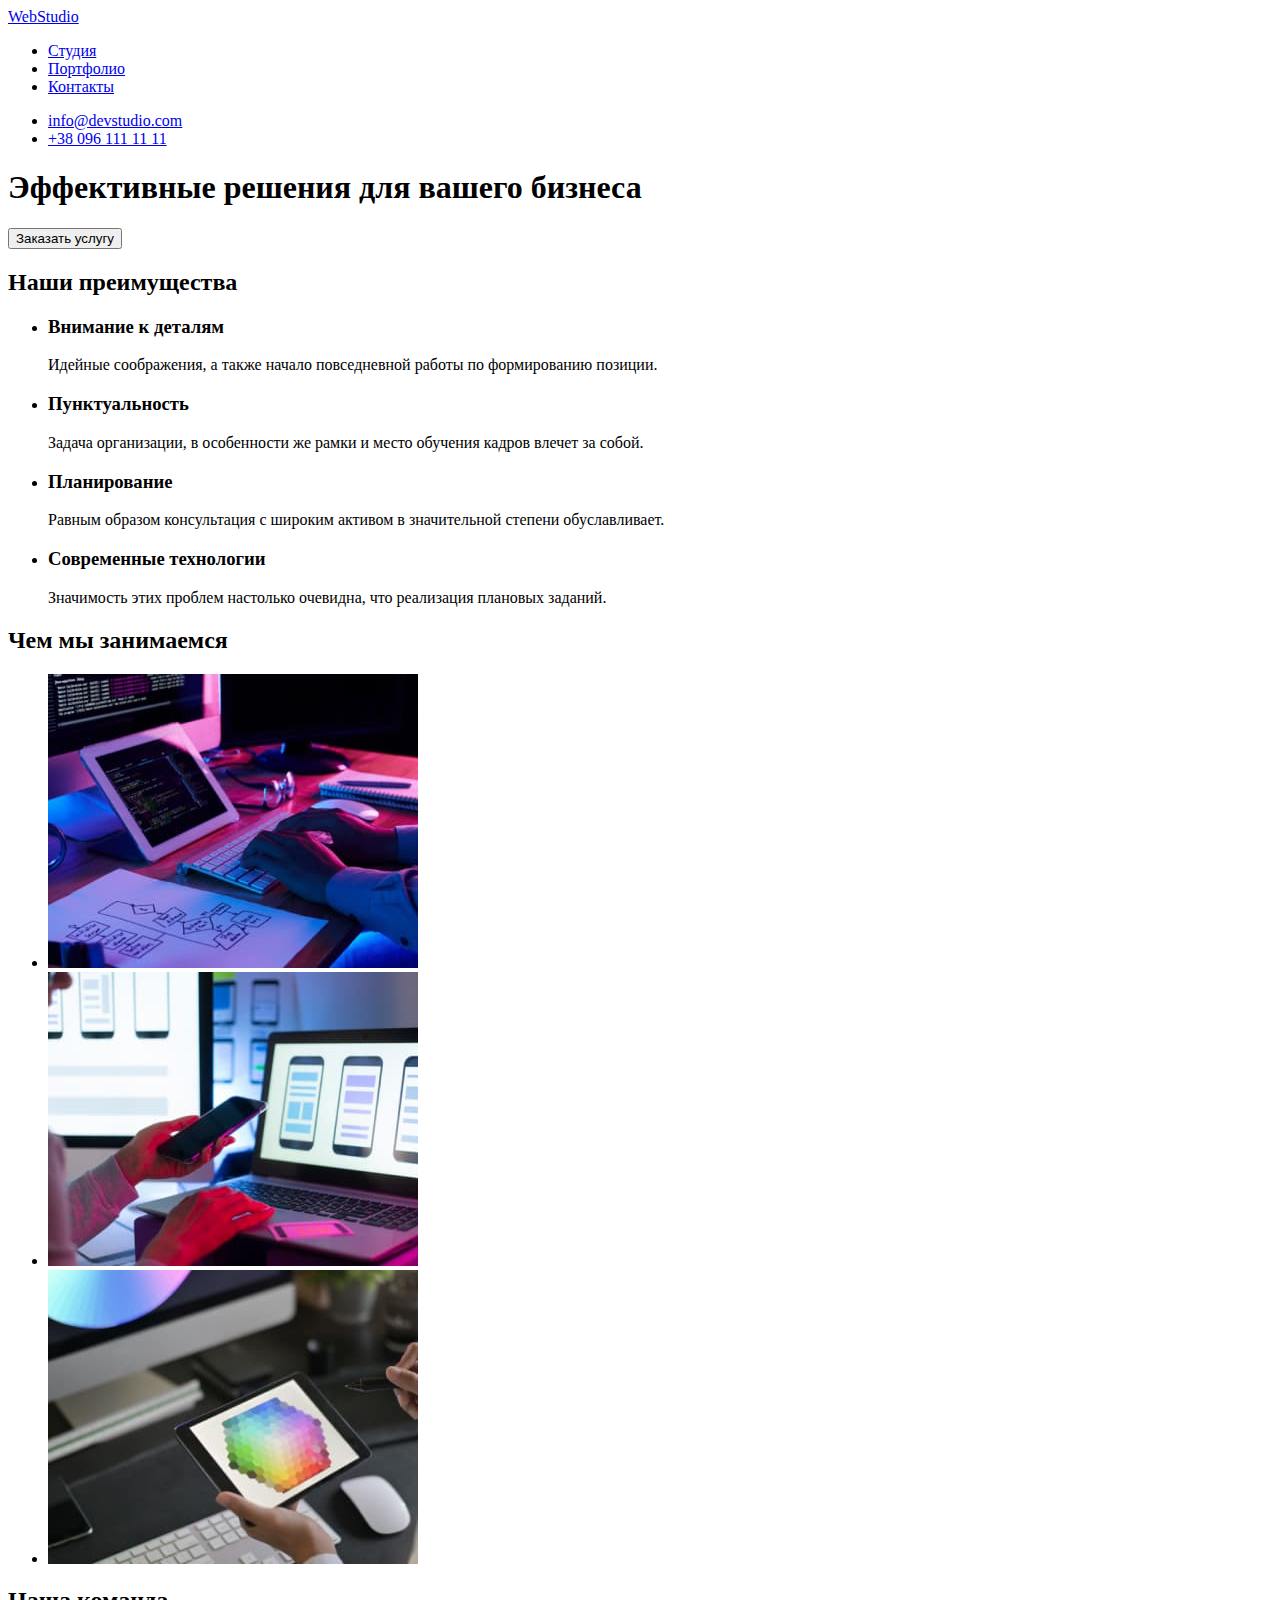
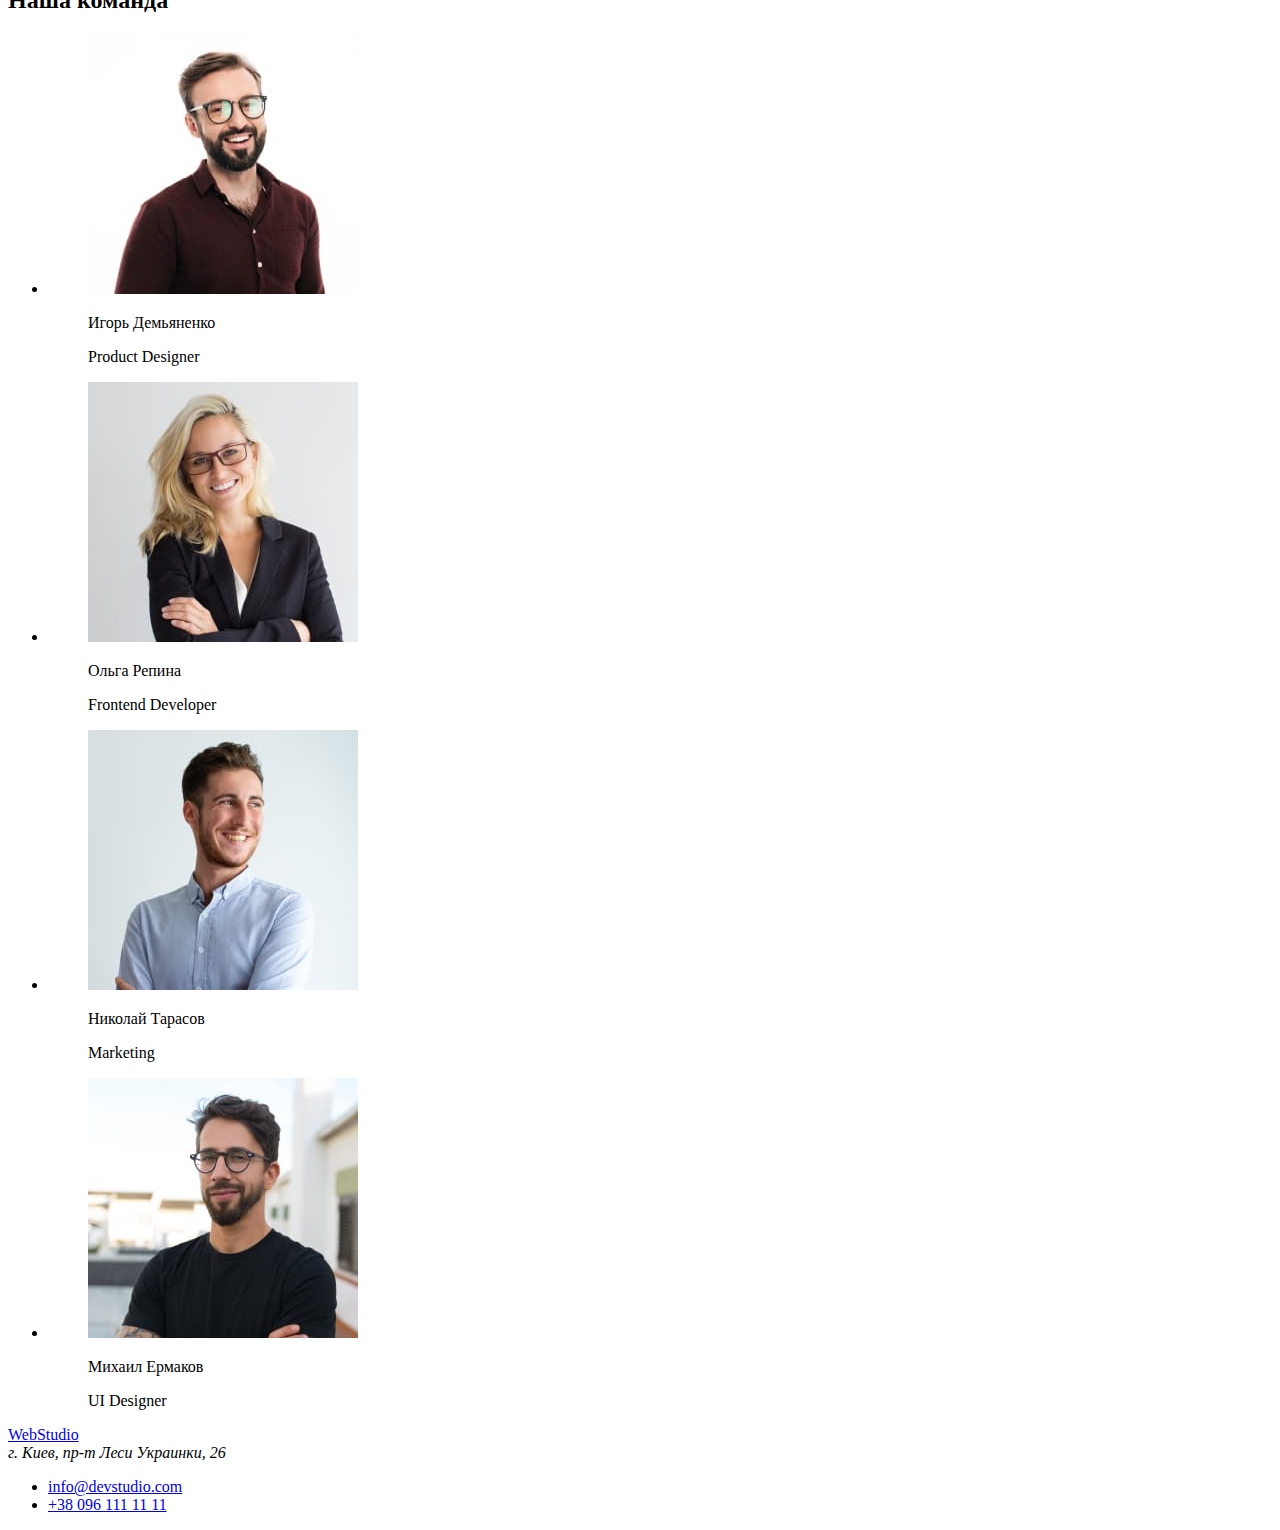
==== index.html @ 23247763 "init" ====
<!doctype html>
<html lang="ru">
<head>
  <meta charset="UTF-8">
  <meta name="viewport"
        content="width=device-width, user-scalable=no, initial-scale=1.0, maximum-scale=1.0, minimum-scale=1.0">
  <meta http-equiv="X-UA-Compatible" content="ie=edge">
  <meta name="description" content="Task1 Главная">
  <meta name="words" content="дизайн, веб-студия, html, css, javascript, react, nodejs, сайт">
  <link href="./style.css" rel="stylesheet">
  <title>Task1 Главная</title>
</head>
<body>
<header class="header">
  <nav class="nav">
    <a class="nav__logo" href="#">WebStudio</a>
    <ul class="nav__page-links page-links">
      <li class="page-links__item">
        <a class="page-links__link" href="#">Студия</a>
      </li>
      <li class="page-links__item">
        <a class="page-links__link" href="#">Портфолио</a>
      </li>
      <li class="page-links__item">
        <a class="page-links__link" href="#">Контакты</a>
      </li>
    </ul>
  </nav>
  <ul class="nav__contact-links contact-links">
    <li class="contact-links__item">
      <a class="contact-links__link" href="mailto:info@devstudio.com">info@devstudio.com</a>
    </li>
    <li class="contact-links__item">
      <a class="contact-links__link" href="tel:+380961111111">+38 096 111 11 11</a>
    </li>
  </ul>
</header>
<main>
  <section class="intro">
    <h1 class="intro__title">Эффективные решения для вашего бизнеса</h1>
    <button class="btn intro__btn" type="button">Заказать услугу</button>
  </section>
  <section class="promo">
    <h2 class="visually-hidden">Наши преимущества</h2>
    <ul class="promo__list">
      <li class="promo__item">
        <div class="promo-card">
          <h3 class="promo-card__title">Внимание к деталям</h3>
          <p class="promo-card__desc">Идейные соображения, а также начало повседневной работы по формированию
            позиции.</p>
        </div>
      </li>
      <li class="promo__item">
        <div class="promo-card">
          <h3 class="promo-card__title">Пунктуальность</h3>
          <p class="promo-card__desc">Задача организации, в особенности же рамки и место обучения кадров влечет за
            собой.</p>
        </div>
      </li>
      <li class="promo__item">
        <div class="promo-card">
          <h3 class="promo-card__title">Планирование</h3>
          <p class="promo-card__desc">Равным образом консультация с широким активом в значительной степени
            обуславливает.</p>
        </div>
      </li>
      <li class="promo__item">
        <div class="promo-card">
          <h3 class="promo-card__title">Современные технологии</h3>
          <p class="promo-card__desc">Значимость этих проблем настолько очевидна, что реализация плановых заданий.</p>
        </div>
      </li>
    </ul>
  </section>
  <section class="we-do">
    <h2 class="we-do__title">Чем мы занимаемся</h2>
    <ul class="we-do__list">
      <li class="we-do__item">
        <a href="#" class="we-do__link">
          <img src="./images/about/img01.jpg" alt="Процесс кодинга продукта" title="Как мы кодим"
               width="370" class="we-do__img">
        </a>
      </li>
      <li class="we-do__item">
        <a href="#" class="we-do__link">
          <img src="./images/about/img02.jpg" alt="Процесс тестирования продукта" title="Как тестируем продукт"
               width="370" class="we-do__img">
        </a>
      </li>
      <li class="we-do__item">
        <a href="#" class="we-do__link">
          <img src="./images/about/img03.jpg" alt="Поиск нужного цвета дизайнером на планшете"
               title="Как составляем макеты" width="370" class="we-do__img">
        </a>
      </li>
    </ul>
  </section>
  <section class="team">
    <h2 class="team__title">Наша команда</h2>
    <ul class="team__list">
      <li class="team__item">
        <figure class="employee-card">
          <img class="employee-card__img" src="./images/team/img01.jpg" alt="Сотрудник" width="270">
          <figcaption class="employee-card__desc">
            <p class="employee-card__name">Игорь Демьяненко</p>
            <p class="employee-card__position">Product Designer</p>
          </figcaption>
        </figure>
      </li>
      <li class="team__item">
        <div class="employee-card">
          <figure class="employee-card">
            <img class="employee-card__img" src="./images/team/img02.jpg" alt="Сотрудник" width="270">
            <figcaption class="employee-card__desc">
              <p class="employee-card__name">Ольга Репина</p>
              <p class="employee-card__position">Frontend Developer</p>
            </figcaption>
          </figure>
        </div>
      </li>
      <li class="team__item">
        <figure class="employee-card">
          <img class="employee-card__img" src="./images/team/img03.jpg" alt="Сотрудник" width="270">
          <figcaption class="employee-card__desc">
            <p class="employee-card__name">Николай Тарасов</p>
            <p class="employee-card__position">Marketing</p>
          </figcaption>
        </figure>
      </li>
      <li class="team__item">
        <figure class="employee-card">
          <img class="employee-card__img" src="./images/team/img04.jpg" alt="Сотрудник" width="270">
          <figcaption class="employee-card__desc">
            <p class="employee-card__name">Михаил Ермаков</p>
            <p class="employee-card__position">UI Designer</p>
          </figcaption>
        </figure>
      </li>
    </ul>
  </section>
</main>
<footer class="footer">
  <a class="footer__logo" href="#">WebStudio</a>
  <address class="footer__address">г. Киев, пр-т Леси Украинки, 26</address>
  <ul class="footer__contact-links contact-links">
    <li class="contact-links__item">
      <a class="contact-links__link" href="mailto:info@devstudio.com">info@devstudio.com</a>
    </li>
    <li class="contact-links__item">
      <a class="contact-links__link" href="tel:+380961111111">+38 096 111 11 11</a>
    </li>
  </ul>
</footer>
</body>
</html>
---- style.css ----
.visually-hidden {
  appearance: none;
}
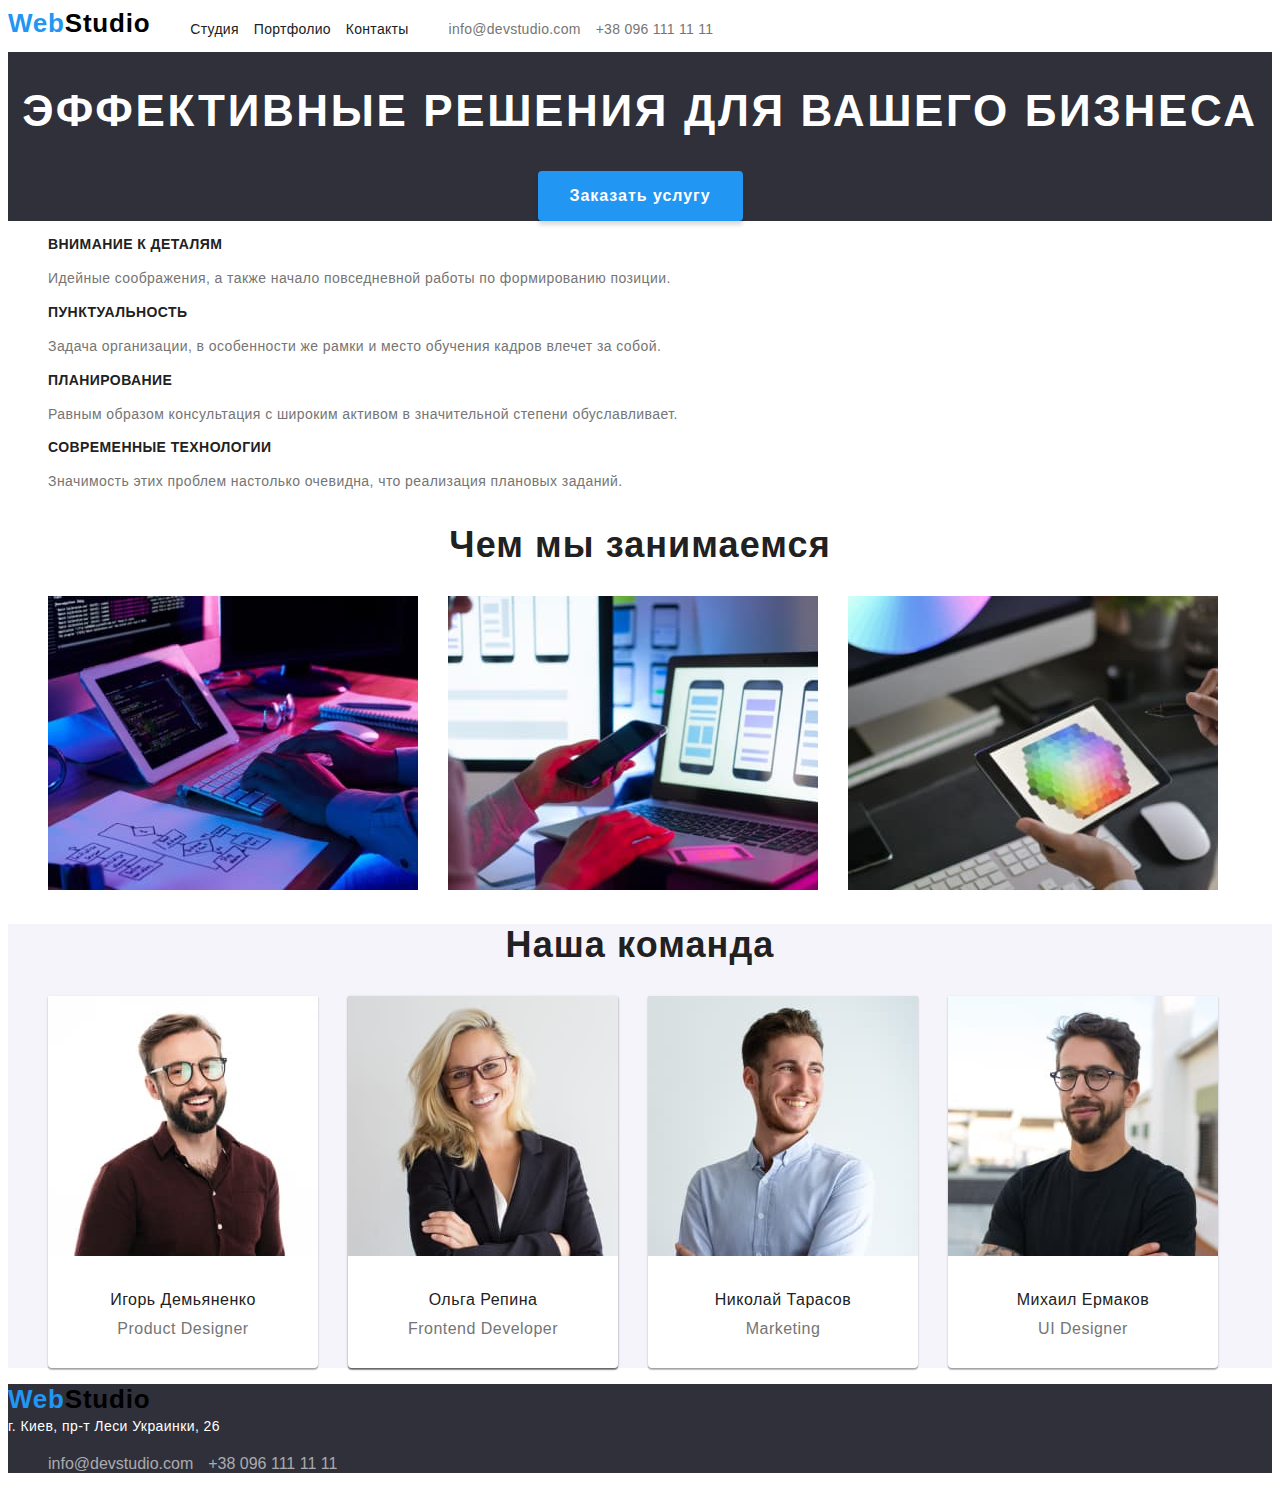
==== commit 36cc903c: "add portfolio page and styles" ====
--- a/index.html
+++ b/index.html
@@ -2,31 +2,30 @@
 <html lang="ru">
 <head>
   <meta charset="UTF-8">
-  <meta name="viewport"
-        content="width=device-width, user-scalable=no, initial-scale=1.0, maximum-scale=1.0, minimum-scale=1.0">
+  <meta name="viewport" content="width=device-width, initial-scale=1.0" />
   <meta http-equiv="X-UA-Compatible" content="ie=edge">
   <meta name="description" content="Task1 Главная">
   <meta name="words" content="дизайн, веб-студия, html, css, javascript, react, nodejs, сайт">
   <link href="./style.css" rel="stylesheet">
-  <title>Task1 Главная</title>
+  <title>Главная - WebStudio</title>
 </head>
 <body>
 <header class="header">
   <nav class="nav">
-    <a class="nav__logo" href="#">WebStudio</a>
+    <a class="nav__logo logo" href="./index.html"><span class="logo__accent">Web</span>Studio</a>
     <ul class="nav__page-links page-links">
       <li class="page-links__item">
-        <a class="page-links__link" href="#">Студия</a>
+        <a class="page-links__link" href="./index.html">Студия</a>
       </li>
       <li class="page-links__item">
-        <a class="page-links__link" href="#">Портфолио</a>
+        <a class="page-links__link" href="./portfolio.html">Портфолио</a>
       </li>
       <li class="page-links__item">
         <a class="page-links__link" href="#">Контакты</a>
       </li>
     </ul>
   </nav>
-  <ul class="nav__contact-links contact-links">
+  <ul class="header__contact-links contact-links">
     <li class="contact-links__item">
       <a class="contact-links__link" href="mailto:info@devstudio.com">info@devstudio.com</a>
     </li>
@@ -140,7 +139,7 @@
   </section>
 </main>
 <footer class="footer">
-  <a class="footer__logo" href="#">WebStudio</a>
+  <a class="footer__logo logo" href="./index.html"><span class="logo__accent">Web</span>Studio</a>
   <address class="footer__address">г. Киев, пр-т Леси Украинки, 26</address>
   <ul class="footer__contact-links contact-links">
     <li class="contact-links__item">
--- a/style.css
+++ b/style.css
@@ -1,3 +1,283 @@
+:root {
+  --color-transparent: rgba(0, 0, 0, 0);
+  --color-black: #000;
+  --color-white: #fff;
+  --color-main-text: #212121;
+  --color-light-text: #757575;
+  --color-light-2: #f5f4fa;
+  --color-active: #2196f3;
+}
+
+body {
+  font-family: "Roboto", Arial, sans-serif;
+  font-weight: 400;
+  color: var(--color-main-text);
+}
+
 .visually-hidden {
-  appearance: none;
-}
+  position: absolute;
+  width: 1px;
+  height: 1px;
+  margin: -1px;
+  clip: rect(0 0 0 0);
+}
+
+.header {
+  display: flex;
+  font-weight: 500;
+  font-size: 14px;
+  line-height: 1.14;
+  letter-spacing: 0.02em;
+}
+
+.header__contact-links {
+  color: var(--color-light-text);
+}
+
+.nav {
+  display: flex;
+}
+
+.logo {
+  font-family: "Raleway", Arial, sans-serif;
+  text-decoration: none;
+  font-weight: 700;
+  font-size: 26px;
+  line-height: 1.19;
+  letter-spacing: 0.03em;
+  color: var(--color-black);
+}
+
+.logo__accent {
+  color: var(--color-active);
+}
+
+.page-links {
+  list-style: none;
+  display: flex;
+  flex-wrap: wrap;
+  gap: 15px;
+}
+
+.page-links__link {
+  text-decoration: none;
+  color: var(--color-main-text);
+}
+
+.page-links__link:hover {
+  color: var(--color-active)
+}
+
+.contact-links {
+  list-style: none;
+  display: flex;
+  flex-wrap: wrap;
+  gap: 15px;
+}
+
+.contact-links__link {
+  color: inherit;
+  text-decoration: none;
+}
+
+.contact-links__link:hover {
+  color: var(--color-active)
+}
+
+/* homepage main */
+.intro {
+  display: flex;
+  flex-direction: column;
+  align-items: center;
+  color: var(--color-white);
+  background-color: #2f303a;
+}
+
+.intro__title {
+  font-weight: 900;
+  font-size: 44px;
+  line-height: 1.36;
+  text-align: center;
+  letter-spacing: 0.06em;
+  text-transform: uppercase;
+}
+
+.intro__btn {
+  padding: 10px 32px;
+  font-weight: 700;
+  font-size: 16px;
+  line-height: 1.88;
+  letter-spacing: 0.06em;
+  color: inherit;
+  background-color: var(--color-active);
+  border: none;
+  box-shadow: 0 4px 4px rgba(0, 0, 0, 0.15);
+  border-radius: 4px;
+  cursor: pointer;
+}
+
+.intro__btn:hover {
+  background-color: var(--color-light-2);
+  color: var(--color-active);
+}
+
+.promo__list {
+  list-style: none;
+}
+
+.promo-card__title {
+  font-weight: 700;
+  font-size: 14px;
+  line-height: 1.14;
+  letter-spacing: 0.03em;
+  text-transform: uppercase;
+}
+
+.promo-card__desc {
+  font-size: 14px;
+  line-height: 1.71;
+  letter-spacing: 0.03em;
+  color: var(--color-light-text);
+}
+
+.we-do__title {
+  font-weight: 700;
+  font-size: 36px;
+  line-height: 1.17;
+  text-align: center;
+  letter-spacing: 0.03em;
+}
+
+.we-do__list {
+  list-style: none;
+  display: flex;
+  flex-wrap: wrap;
+  gap: 30px;
+}
+
+.team {
+  background-color: var(--color-light-2);
+}
+
+.team__title {
+  font-weight: 700;
+  font-size: 36px;
+  line-height: 1.17;
+  text-align: center;
+  letter-spacing: 0.03em;
+}
+
+.team__list {
+  list-style: none;
+  display: flex;
+  flex-wrap: wrap;
+  gap: 30px;
+}
+
+.employee-card {
+  margin: 0;
+  background: var(--color-white);
+  box-shadow: 0 1px 3px rgba(0, 0, 0, 0.12), 0 1px 1px rgba(0, 0, 0, 0.14), 0 2px 1px rgba(0, 0, 0, 0.2);
+  border-radius: 0 0 4px 4px;
+}
+
+.employee-card__desc {
+  display: flex;
+  flex-direction: column;
+  gap: 10px;
+  padding: 30px;
+  font-size: 16px;
+  line-height: 1.19;
+  text-align: center;
+  letter-spacing: 0.03em;
+}
+
+.employee-card__name {
+  margin: 0;
+  font-weight: 500;
+}
+
+.employee-card__position {
+  margin: 0;
+  color: var(--color-light-text);
+}
+
+/* portfolio main */
+.tab-controls {
+  list-style: none;
+  display: flex;
+  column-gap: 10px;
+
+  font-weight: 500;
+  font-size: 16px;
+  line-height: 1.62;
+  letter-spacing: 0.03em;
+}
+
+.tab-controls__btn {
+  padding: 6px 22px;
+  background-color: var(--color-light-2);
+  cursor: pointer;
+  border: none;
+  border-radius: 4px;
+}
+
+.tab-controls__btn:hover {
+  color: var(--color-white);
+  background-color: var(--color-active);
+  box-shadow: 0 3px 1px rgba(0, 0, 0, 0.1), 0 1px 2px rgba(0, 0, 0, 0.08), 0 2px 2px rgba(0, 0, 0, 0.12);
+}
+
+.portfolio__list {
+  list-style: none;
+  display: flex;
+  justify-content: space-between;
+  flex-wrap: wrap;
+  gap: 20px;
+}
+
+.project-card {
+  margin: 0;
+}
+
+.project-card__img {
+  display: block;
+}
+
+.project-card__desc {
+  padding: 20px 24px;
+  border: 1px solid #eee;
+  border-top-color: var(--color-transparent);
+}
+
+.project-card__name {
+  font-weight: 700;
+  font-size: 18px;
+  line-height: 2;
+  letter-spacing: 0.06em;
+  color: var(--color-main-text);
+}
+
+.project-card__type {
+  font-size: 16px;
+  line-height: 1.88;
+  letter-spacing: 0.03em;
+  color: var(--color-light-text);
+}
+
+/* footer */
+.footer {
+  background-color: #2f303a;
+}
+
+.footer__address {
+  font-size: 14px;
+  line-height: 1.71;
+  font-style: normal;
+  letter-spacing: 0.03em;
+  color: var(--color-white);
+}
+
+.footer__contact-links {
+  color: rgba(255, 255, 255, 0.6);
+}
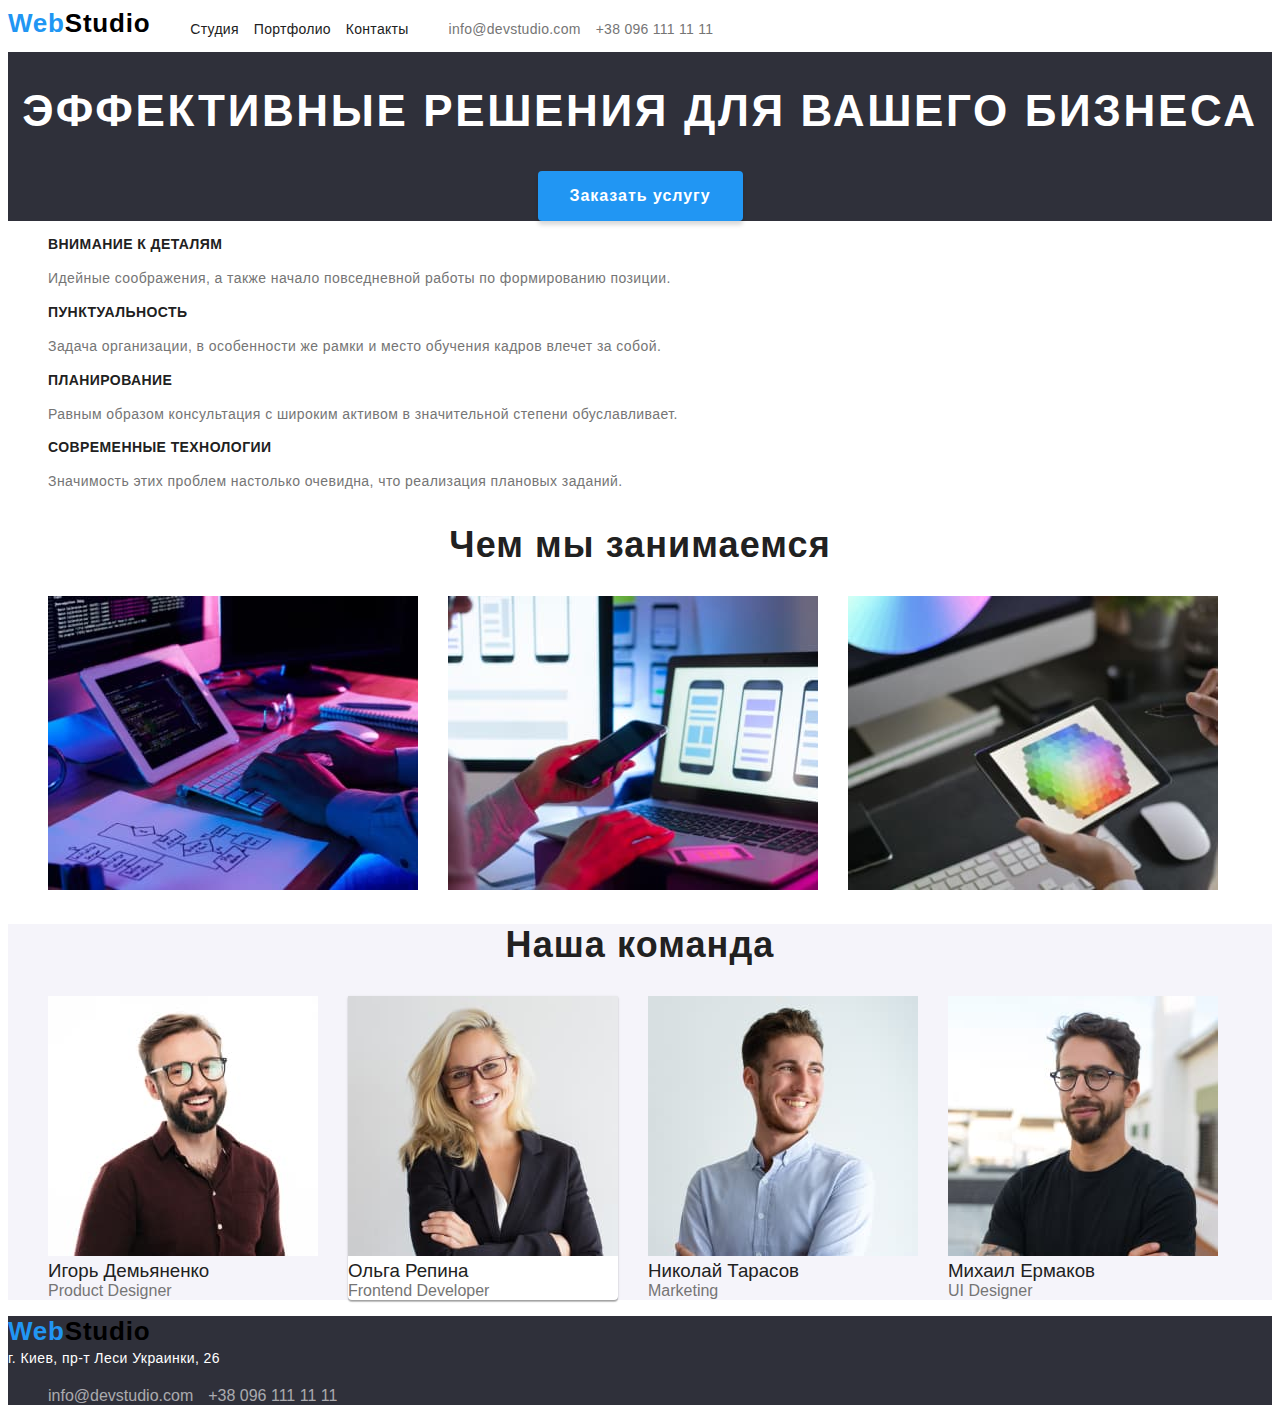
==== commit 8e5b9054: "fix before exam" ====
--- a/index.html
+++ b/index.html
@@ -1,154 +1,152 @@
 <!doctype html>
 <html lang="ru">
-<head>
-  <meta charset="UTF-8">
-  <meta name="viewport" content="width=device-width, initial-scale=1.0" />
-  <meta http-equiv="X-UA-Compatible" content="ie=edge">
-  <meta name="description" content="Task1 Главная">
-  <meta name="words" content="дизайн, веб-студия, html, css, javascript, react, nodejs, сайт">
-  <link href="./style.css" rel="stylesheet">
-  <title>Главная - WebStudio</title>
-</head>
-<body>
-<header class="header">
-  <nav class="nav">
-    <a class="nav__logo logo" href="./index.html"><span class="logo__accent">Web</span>Studio</a>
-    <ul class="nav__page-links page-links">
-      <li class="page-links__item">
-        <a class="page-links__link" href="./index.html">Студия</a>
-      </li>
-      <li class="page-links__item">
-        <a class="page-links__link" href="./portfolio.html">Портфолио</a>
-      </li>
-      <li class="page-links__item">
-        <a class="page-links__link" href="#">Контакты</a>
-      </li>
-    </ul>
-  </nav>
-  <ul class="header__contact-links contact-links">
-    <li class="contact-links__item">
-      <a class="contact-links__link" href="mailto:info@devstudio.com">info@devstudio.com</a>
-    </li>
-    <li class="contact-links__item">
-      <a class="contact-links__link" href="tel:+380961111111">+38 096 111 11 11</a>
-    </li>
-  </ul>
-</header>
-<main>
-  <section class="intro">
-    <h1 class="intro__title">Эффективные решения для вашего бизнеса</h1>
-    <button class="btn intro__btn" type="button">Заказать услугу</button>
-  </section>
-  <section class="promo">
-    <h2 class="visually-hidden">Наши преимущества</h2>
-    <ul class="promo__list">
-      <li class="promo__item">
-        <div class="promo-card">
-          <h3 class="promo-card__title">Внимание к деталям</h3>
-          <p class="promo-card__desc">Идейные соображения, а также начало повседневной работы по формированию
-            позиции.</p>
-        </div>
-      </li>
-      <li class="promo__item">
-        <div class="promo-card">
-          <h3 class="promo-card__title">Пунктуальность</h3>
-          <p class="promo-card__desc">Задача организации, в особенности же рамки и место обучения кадров влечет за
-            собой.</p>
-        </div>
-      </li>
-      <li class="promo__item">
-        <div class="promo-card">
-          <h3 class="promo-card__title">Планирование</h3>
-          <p class="promo-card__desc">Равным образом консультация с широким активом в значительной степени
-            обуславливает.</p>
-        </div>
-      </li>
-      <li class="promo__item">
-        <div class="promo-card">
-          <h3 class="promo-card__title">Современные технологии</h3>
-          <p class="promo-card__desc">Значимость этих проблем настолько очевидна, что реализация плановых заданий.</p>
-        </div>
-      </li>
-    </ul>
-  </section>
-  <section class="we-do">
-    <h2 class="we-do__title">Чем мы занимаемся</h2>
-    <ul class="we-do__list">
-      <li class="we-do__item">
-        <a href="#" class="we-do__link">
-          <img src="./images/about/img01.jpg" alt="Процесс кодинга продукта" title="Как мы кодим"
-               width="370" class="we-do__img">
-        </a>
-      </li>
-      <li class="we-do__item">
-        <a href="#" class="we-do__link">
-          <img src="./images/about/img02.jpg" alt="Процесс тестирования продукта" title="Как тестируем продукт"
-               width="370" class="we-do__img">
-        </a>
-      </li>
-      <li class="we-do__item">
-        <a href="#" class="we-do__link">
-          <img src="./images/about/img03.jpg" alt="Поиск нужного цвета дизайнером на планшете"
-               title="Как составляем макеты" width="370" class="we-do__img">
-        </a>
-      </li>
-    </ul>
-  </section>
-  <section class="team">
-    <h2 class="team__title">Наша команда</h2>
-    <ul class="team__list">
-      <li class="team__item">
-        <figure class="employee-card">
-          <img class="employee-card__img" src="./images/team/img01.jpg" alt="Сотрудник" width="270">
-          <figcaption class="employee-card__desc">
-            <p class="employee-card__name">Игорь Демьяненко</p>
+  <head>
+    <meta charset="UTF-8" />
+    <meta name="viewport" content="width=device-width, initial-scale=1.0" />
+    <meta http-equiv="X-UA-Compatible" content="ie=edge" />
+    <meta name="description" content="Task1 Главная" />
+    <meta name="words" content="дизайн, веб-студия, html, css, javascript, react, nodejs, сайт" />
+    <link href="./style.css" rel="stylesheet" />
+    <title>Главная - WebStudio</title>
+  </head>
+  <body>
+    <header class="header">
+      <nav class="nav">
+        <a class="nav__logo logo" href="./index.html"><span class="logo__accent">Web</span>Studio</a>
+        <ul class="nav__page-links page-links">
+          <li class="page-links__item">
+            <a class="page-links__link" href="./index.html">Студия</a>
+          </li>
+          <li class="page-links__item">
+            <a class="page-links__link" href="./portfolio.html">Портфолио</a>
+          </li>
+          <li class="page-links__item">
+            <a class="page-links__link" href="#">Контакты</a>
+          </li>
+        </ul>
+      </nav>
+      <ul class="header__contact-links contact-links">
+        <li class="contact-links__item">
+          <a class="contact-links__link" href="mailto:info@devstudio.com">info@devstudio.com</a>
+        </li>
+        <li class="contact-links__item">
+          <a class="contact-links__link" href="tel:+380961111111">+38 096 111 11 11</a>
+        </li>
+      </ul>
+    </header>
+    <main>
+      <section class="intro">
+        <h1 class="intro__title">Эффективные решения для вашего бизнеса</h1>
+        <button class="btn intro__btn" type="button">Заказать услугу</button>
+      </section>
+      <section class="promo">
+        <h2 class="visually-hidden">Наши преимущества</h2>
+        <ul class="promo__list">
+          <li class="promo__item">
+            <div class="promo-card">
+              <h3 class="promo-card__title">Внимание к деталям</h3>
+              <p class="promo-card__desc">
+                Идейные соображения, а также начало повседневной работы по формированию позиции.
+              </p>
+            </div>
+          </li>
+          <li class="promo__item">
+            <div class="promo-card">
+              <h3 class="promo-card__title">Пунктуальность</h3>
+              <p class="promo-card__desc">
+                Задача организации, в особенности же рамки и место обучения кадров влечет за собой.
+              </p>
+            </div>
+          </li>
+          <li class="promo__item">
+            <div class="promo-card">
+              <h3 class="promo-card__title">Планирование</h3>
+              <p class="promo-card__desc">
+                Равным образом консультация с широким активом в значительной степени обуславливает.
+              </p>
+            </div>
+          </li>
+          <li class="promo__item">
+            <div class="promo-card">
+              <h3 class="promo-card__title">Современные технологии</h3>
+              <p class="promo-card__desc">
+                Значимость этих проблем настолько очевидна, что реализация плановых заданий.
+              </p>
+            </div>
+          </li>
+        </ul>
+      </section>
+      <section class="we-do">
+        <h2 class="we-do__title">Чем мы занимаемся</h2>
+        <ul class="we-do__list">
+          <li class="we-do__item">
+            <img
+              src="./images/about/img01.jpg"
+              alt="Процесс кодинга продукта"
+              title="Как мы кодим"
+              width="370"
+              class="we-do__img"
+            />
+          </li>
+          <li class="we-do__item">
+            <img
+              src="./images/about/img02.jpg"
+              alt="Процесс тестирования продукта"
+              title="Как тестируем продукт"
+              width="370"
+              class="we-do__img"
+            />
+          </li>
+          <li class="we-do__item">
+            <img
+              src="./images/about/img03.jpg"
+              alt="Поиск нужного цвета дизайнером на планшете"
+              title="Как составляем макеты"
+              width="370"
+              class="we-do__img"
+            />
+          </li>
+        </ul>
+      </section>
+      <section class="team">
+        <h2 class="team__title">Наша команда</h2>
+        <ul class="team__list">
+          <li class="team__item">
+            <img class="employee-card__img" src="./images/team/img01.jpg" alt="Сотрудник" width="270">
+            <h3 class="employee-card__name">Игорь Демьяненко</h3>
             <p class="employee-card__position">Product Designer</p>
-          </figcaption>
-        </figure>
-      </li>
-      <li class="team__item">
-        <div class="employee-card">
-          <figure class="employee-card">
-            <img class="employee-card__img" src="./images/team/img02.jpg" alt="Сотрудник" width="270">
-            <figcaption class="employee-card__desc">
-              <p class="employee-card__name">Ольга Репина</p>
+          </li>
+          <li class="team__item">
+            <div class="employee-card">
+              <img class="employee-card__img" src="./images/team/img02.jpg" alt="Сотрудник" width="270">
+              <h3 class="employee-card__name">Ольга Репина</h3>
               <p class="employee-card__position">Frontend Developer</p>
-            </figcaption>
-          </figure>
-        </div>
-      </li>
-      <li class="team__item">
-        <figure class="employee-card">
-          <img class="employee-card__img" src="./images/team/img03.jpg" alt="Сотрудник" width="270">
-          <figcaption class="employee-card__desc">
-            <p class="employee-card__name">Николай Тарасов</p>
+            </div>
+          </li>
+          <li class="team__item">
+            <img class="employee-card__img" src="./images/team/img03.jpg" alt="Сотрудник" width="270">
+            <h3 class="employee-card__name">Николай Тарасов</h3>
             <p class="employee-card__position">Marketing</p>
-          </figcaption>
-        </figure>
-      </li>
-      <li class="team__item">
-        <figure class="employee-card">
-          <img class="employee-card__img" src="./images/team/img04.jpg" alt="Сотрудник" width="270">
-          <figcaption class="employee-card__desc">
-            <p class="employee-card__name">Михаил Ермаков</p>
+          </li>
+          <li class="team__item">
+            <img class="employee-card__img" src="./images/team/img04.jpg" alt="Сотрудник" width="270">
+            <h3 class="employee-card__name">Михаил Ермаков</h3>
             <p class="employee-card__position">UI Designer</p>
-          </figcaption>
-        </figure>
-      </li>
-    </ul>
-  </section>
-</main>
-<footer class="footer">
-  <a class="footer__logo logo" href="./index.html"><span class="logo__accent">Web</span>Studio</a>
-  <address class="footer__address">г. Киев, пр-т Леси Украинки, 26</address>
-  <ul class="footer__contact-links contact-links">
-    <li class="contact-links__item">
-      <a class="contact-links__link" href="mailto:info@devstudio.com">info@devstudio.com</a>
-    </li>
-    <li class="contact-links__item">
-      <a class="contact-links__link" href="tel:+380961111111">+38 096 111 11 11</a>
-    </li>
-  </ul>
-</footer>
-</body>
+          </li>
+        </ul>
+      </section>
+    </main>
+    <footer class="footer">
+      <a class="footer__logo logo" href="./index.html"><span class="logo__accent">Web</span>Studio</a>
+      <address class="footer__address">г. Киев, пр-т Леси Украинки, 26</address>
+      <ul class="footer__contact-links contact-links">
+        <li class="contact-links__item">
+          <a class="contact-links__link" href="mailto:info@devstudio.com">info@devstudio.com</a>
+        </li>
+        <li class="contact-links__item">
+          <a class="contact-links__link" href="tel:+380961111111">+38 096 111 11 11</a>
+        </li>
+      </ul>
+    </footer>
+  </body>
 </html>
--- a/style.css
+++ b/style.css
@@ -3,6 +3,7 @@
   --color-black: #000;
   --color-white: #fff;
   --color-main-text: #212121;
+  --color-dark-bg: #2f303a;
   --color-light-text: #757575;
   --color-light-2: #f5f4fa;
   --color-active: #2196f3;
@@ -64,7 +65,8 @@
   color: var(--color-main-text);
 }
 
-.page-links__link:hover {
+.page-links__link:hover,
+.page-links__link:focus {
   color: var(--color-active)
 }
 
@@ -80,7 +82,8 @@
   text-decoration: none;
 }
 
-.contact-links__link:hover {
+.contact-links__link:hover,
+.contact-links__link:focus {
   color: var(--color-active)
 }
 
@@ -90,7 +93,7 @@
   flex-direction: column;
   align-items: center;
   color: var(--color-white);
-  background-color: #2f303a;
+  background-color: var(--color-dark-bg);
 }
 
 .intro__title {
@@ -116,7 +119,8 @@
   cursor: pointer;
 }
 
-.intro__btn:hover {
+.intro__btn:hover,
+.intro__btn:focus {
   background-color: var(--color-light-2);
   color: var(--color-active);
 }
@@ -222,7 +226,8 @@
   border-radius: 4px;
 }
 
-.tab-controls__btn:hover {
+.tab-controls__btn:hover,
+.tab-controls__btn:focus {
   color: var(--color-white);
   background-color: var(--color-active);
   box-shadow: 0 3px 1px rgba(0, 0, 0, 0.1), 0 1px 2px rgba(0, 0, 0, 0.08), 0 2px 2px rgba(0, 0, 0, 0.12);
@@ -267,7 +272,7 @@
 
 /* footer */
 .footer {
-  background-color: #2f303a;
+  background-color: var(--color-dark-bg);
 }
 
 .footer__address {
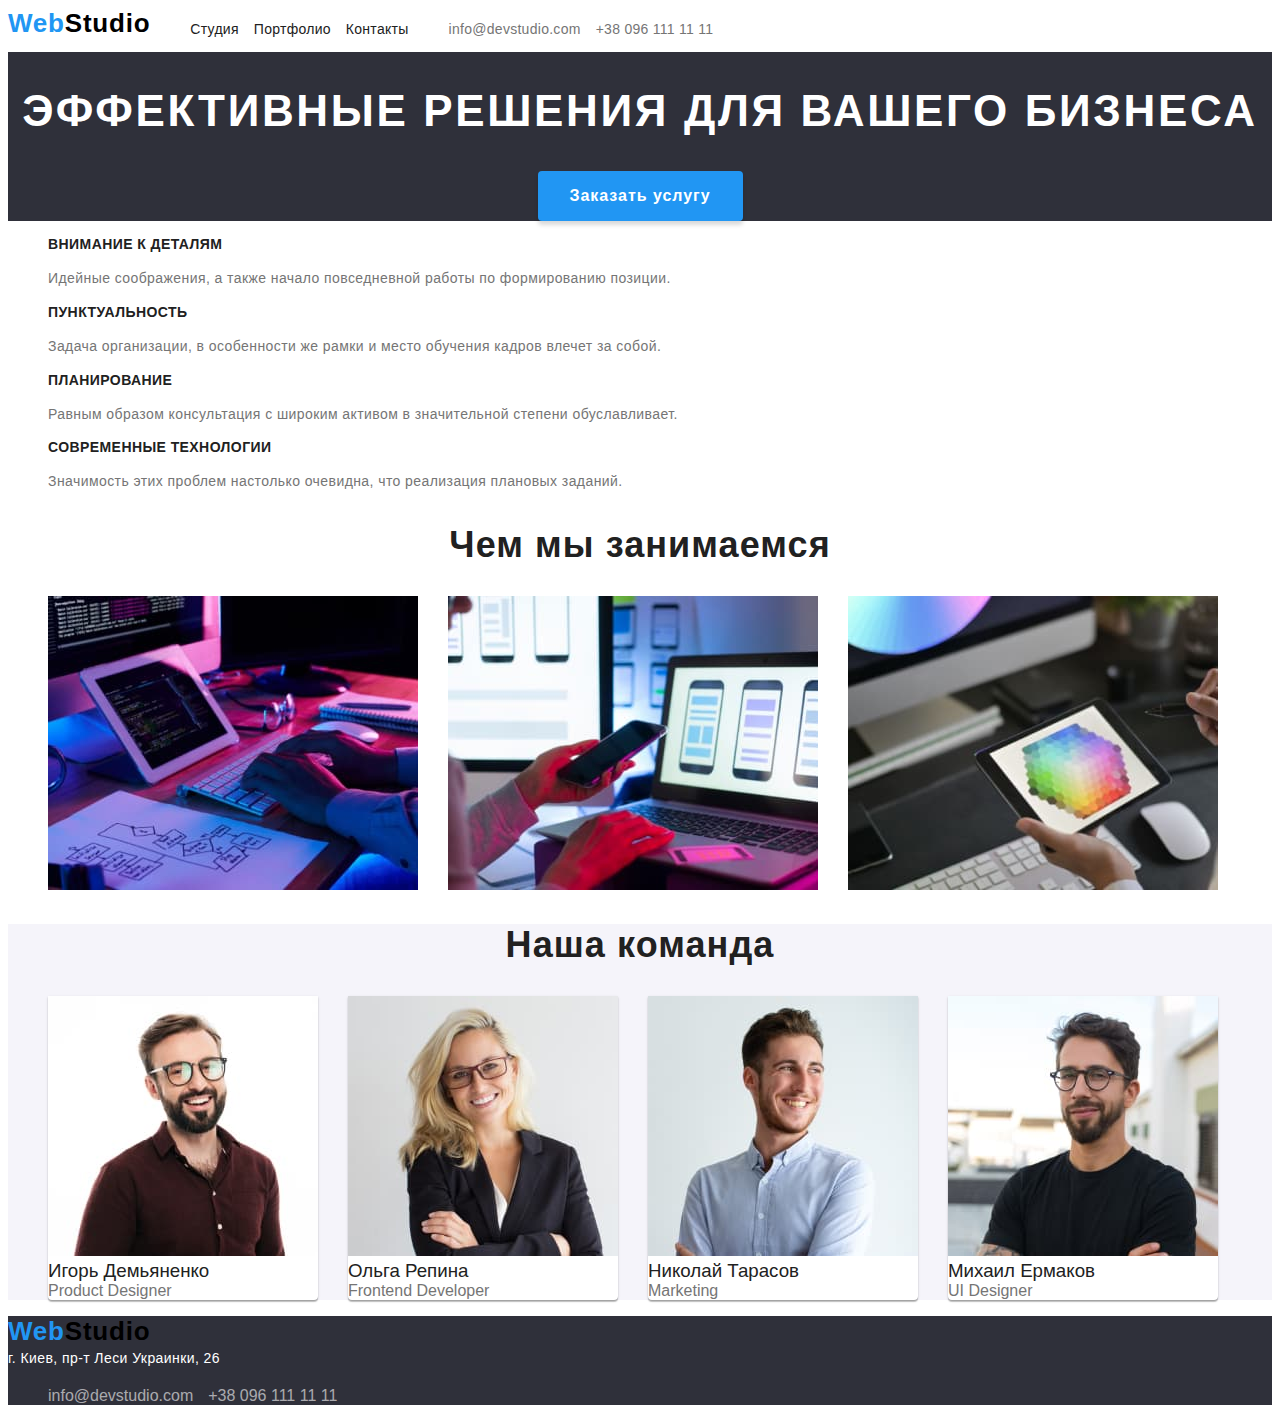
==== commit b3426fd7: "fix before exam" ====
--- a/index.html
+++ b/index.html
@@ -1,4 +1,4 @@
-<!doctype html>
+<!DOCTYPE html>
 <html lang="ru">
   <head>
     <meta charset="UTF-8" />
@@ -12,7 +12,9 @@
   <body>
     <header class="header">
       <nav class="nav">
-        <a class="nav__logo logo" href="./index.html"><span class="logo__accent">Web</span>Studio</a>
+        <a class="nav__logo logo" href="./index.html"
+          ><span class="logo__accent">Web</span>Studio</a
+        >
         <ul class="nav__page-links page-links">
           <li class="page-links__item">
             <a class="page-links__link" href="./index.html">Студия</a>
@@ -112,32 +114,60 @@
         <h2 class="team__title">Наша команда</h2>
         <ul class="team__list">
           <li class="team__item">
-            <img class="employee-card__img" src="./images/team/img01.jpg" alt="Сотрудник" width="270">
-            <h3 class="employee-card__name">Игорь Демьяненко</h3>
-            <p class="employee-card__position">Product Designer</p>
+            <div class="employee-card">
+              <img
+                class="employee-card__img"
+                src="./images/team/img01.jpg"
+                alt="Сотрудник"
+                width="270"
+              />
+              <h3 class="employee-card__name">Игорь Демьяненко</h3>
+              <p class="employee-card__position">Product Designer</p>
+            </div>
           </li>
           <li class="team__item">
             <div class="employee-card">
-              <img class="employee-card__img" src="./images/team/img02.jpg" alt="Сотрудник" width="270">
+              <img
+                class="employee-card__img"
+                src="./images/team/img02.jpg"
+                alt="Сотрудник"
+                width="270"
+              />
               <h3 class="employee-card__name">Ольга Репина</h3>
               <p class="employee-card__position">Frontend Developer</p>
             </div>
           </li>
           <li class="team__item">
-            <img class="employee-card__img" src="./images/team/img03.jpg" alt="Сотрудник" width="270">
-            <h3 class="employee-card__name">Николай Тарасов</h3>
-            <p class="employee-card__position">Marketing</p>
+            <div class="employee-card">
+              <img
+                class="employee-card__img"
+                src="./images/team/img03.jpg"
+                alt="Сотрудник"
+                width="270"
+              />
+              <h3 class="employee-card__name">Николай Тарасов</h3>
+              <p class="employee-card__position">Marketing</p>
+            </div>
           </li>
           <li class="team__item">
-            <img class="employee-card__img" src="./images/team/img04.jpg" alt="Сотрудник" width="270">
-            <h3 class="employee-card__name">Михаил Ермаков</h3>
-            <p class="employee-card__position">UI Designer</p>
+            <div class="employee-card">
+              <img
+                class="employee-card__img"
+                src="./images/team/img04.jpg"
+                alt="Сотрудник"
+                width="270"
+              />
+              <h3 class="employee-card__name">Михаил Ермаков</h3>
+              <p class="employee-card__position">UI Designer</p>
+            </div>
           </li>
         </ul>
       </section>
     </main>
     <footer class="footer">
-      <a class="footer__logo logo" href="./index.html"><span class="logo__accent">Web</span>Studio</a>
+      <a class="footer__logo logo" href="./index.html"
+        ><span class="logo__accent">Web</span>Studio</a
+      >
       <address class="footer__address">г. Киев, пр-т Леси Украинки, 26</address>
       <ul class="footer__contact-links contact-links">
         <li class="contact-links__item">
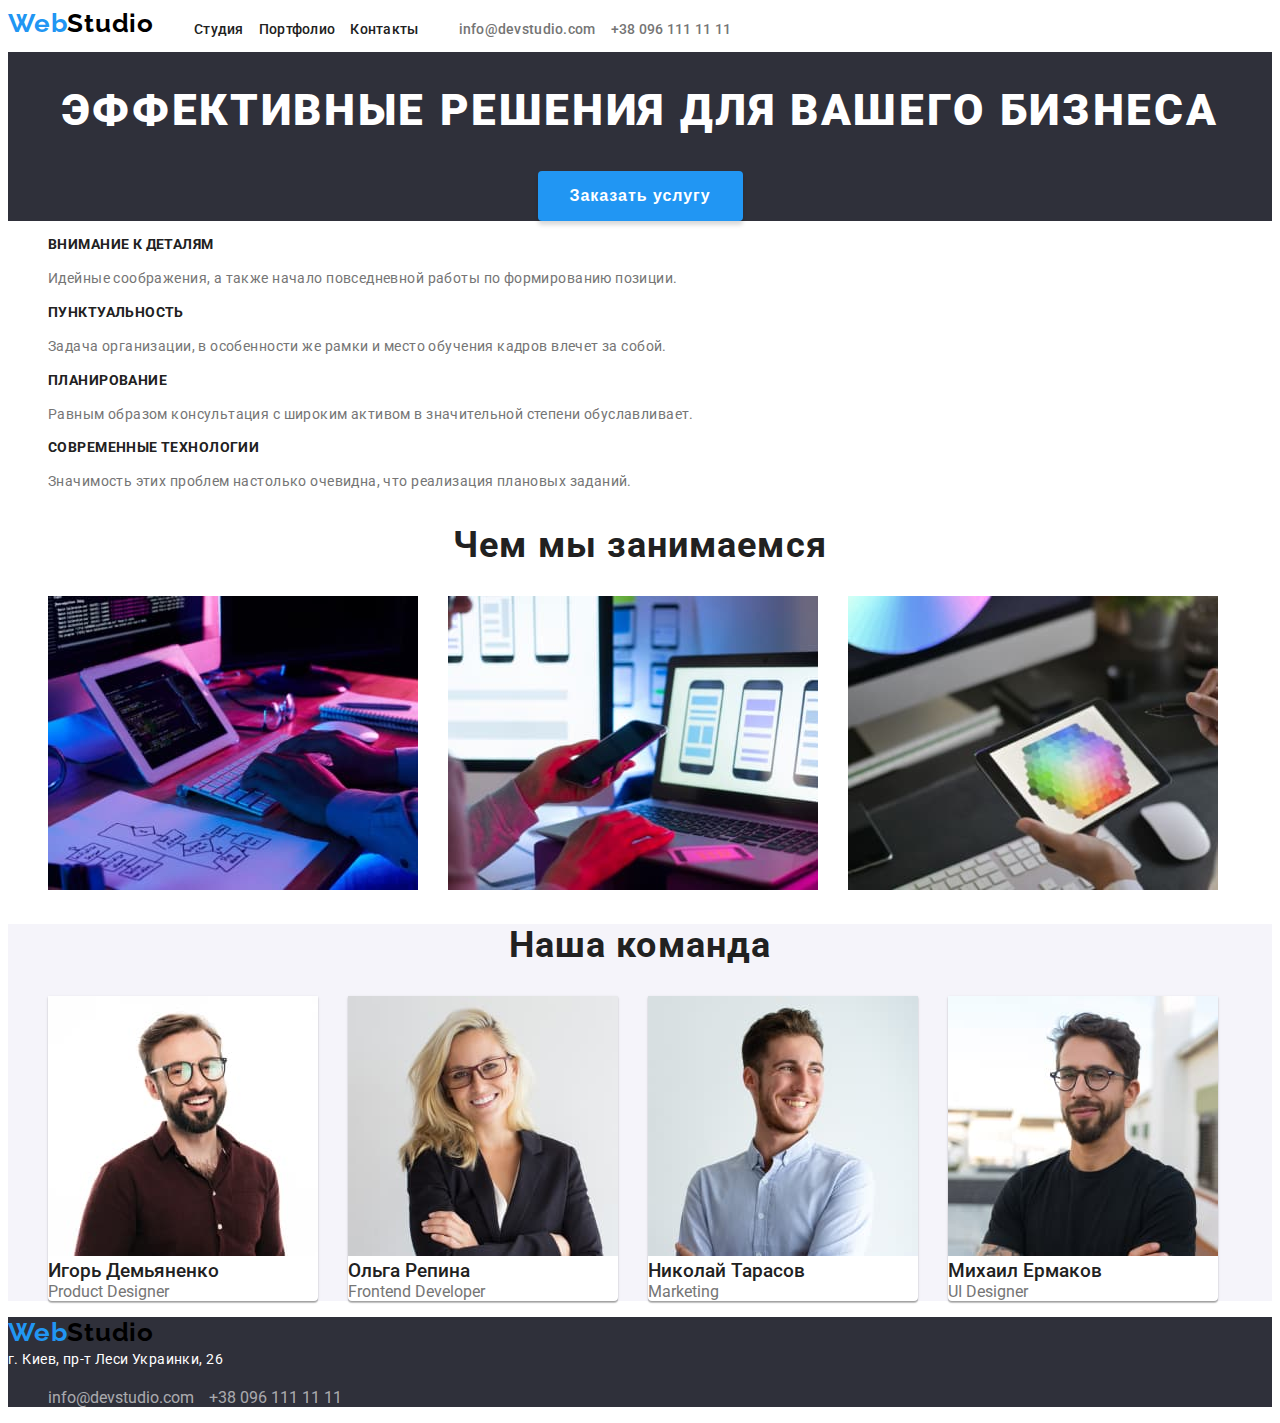
==== commit 50b10963: "add fonts to index.html" ====
--- a/index.html
+++ b/index.html
@@ -6,6 +6,10 @@
     <meta http-equiv="X-UA-Compatible" content="ie=edge" />
     <meta name="description" content="Task1 Главная" />
     <meta name="words" content="дизайн, веб-студия, html, css, javascript, react, nodejs, сайт" />
+    <link
+      href="https://fonts.googleapis.com/css2?family=Raleway:wght@700&family=Roboto:wght@400;500;700;900&display=swap"
+      rel="stylesheet"
+    />
     <link href="./style.css" rel="stylesheet" />
     <title>Главная - WebStudio</title>
   </head>
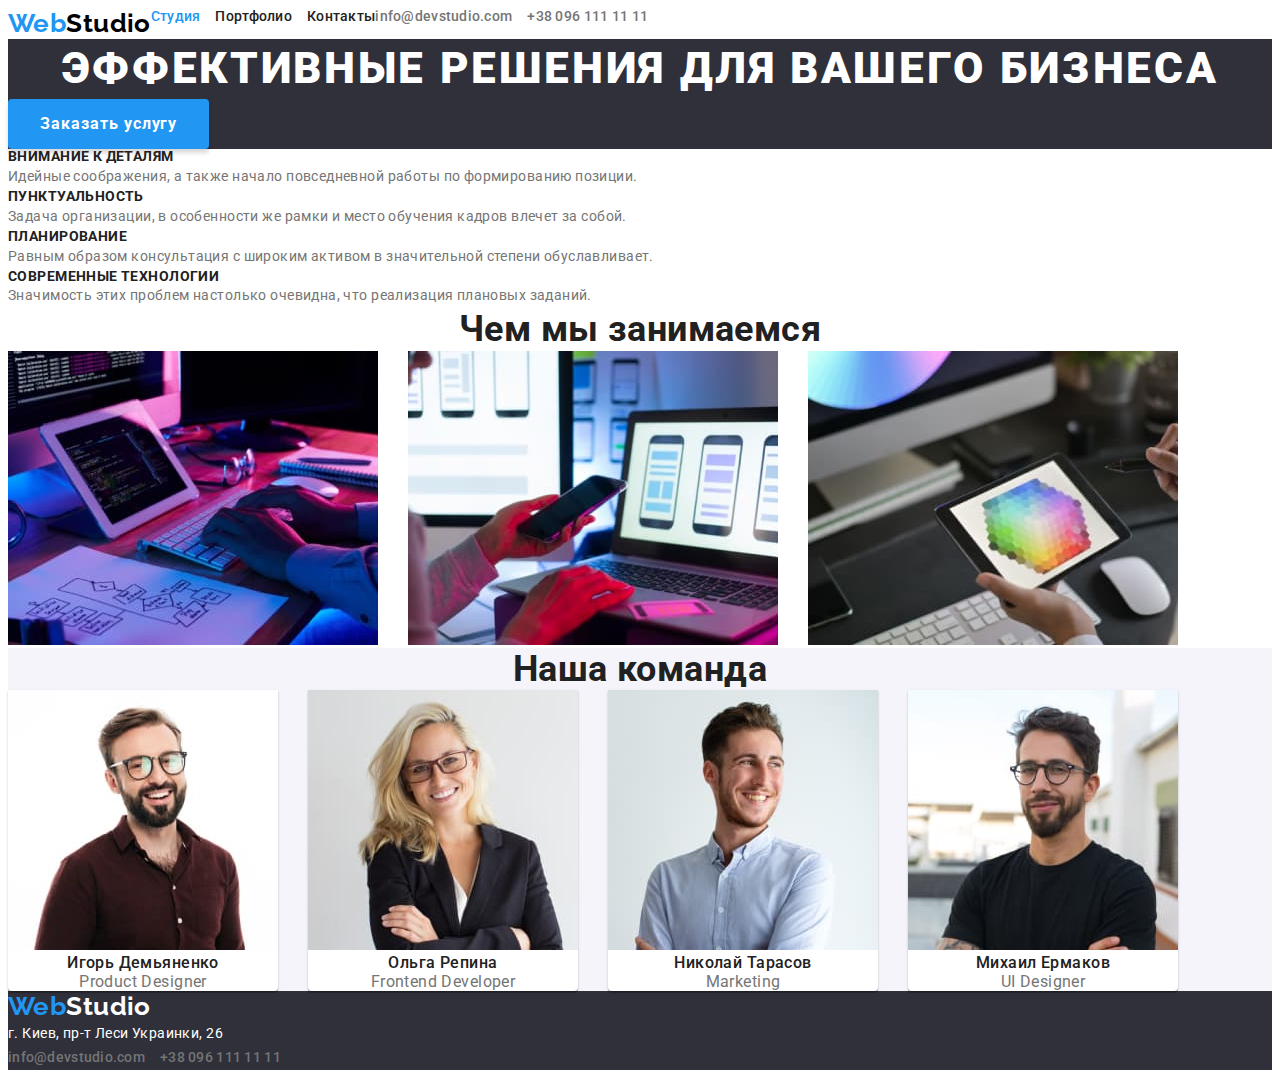
==== commit 49d8caab: "Виправляє зауваження ментора." ====
--- a/index.html
+++ b/index.html
@@ -1,37 +1,38 @@
 <!DOCTYPE html>
 <html lang="ru">
+
   <head>
-    <meta charset="UTF-8" />
-    <meta name="viewport" content="width=device-width, initial-scale=1.0" />
-    <meta http-equiv="X-UA-Compatible" content="ie=edge" />
-    <meta name="description" content="Task1 Главная" />
-    <meta name="words" content="дизайн, веб-студия, html, css, javascript, react, nodejs, сайт" />
+    <meta charset="UTF-8"/>
+    <meta name="viewport" content="width=device-width, initial-scale=1.0"/>
+    <meta http-equiv="X-UA-Compatible" content="ie=edge"/>
+    <meta name="description" content="Task1 Главная"/>
+    <meta name="words" content="дизайн, веб-студия, html, css, javascript, react, nodejs, сайт"/>
+    <title>Главная - WebStudio</title>
     <link
       href="https://fonts.googleapis.com/css2?family=Raleway:wght@700&family=Roboto:wght@400;500;700;900&display=swap"
-      rel="stylesheet"
-    />
-    <link href="./style.css" rel="stylesheet" />
-    <title>Главная - WebStudio</title>
+      rel="stylesheet"/>
+    <link href="./style.css" rel="stylesheet"/>
   </head>
+
   <body>
     <header class="header">
       <nav class="nav">
-        <a class="nav__logo logo" href="./index.html"
-          ><span class="logo__accent">Web</span>Studio</a
-        >
-        <ul class="nav__page-links page-links">
-          <li class="page-links__item">
-            <a class="page-links__link" href="./index.html">Студия</a>
+        <a class="nav__logo logo" href="./index.html">
+          <span class="logo__accent">Web</span>Studio
+        </a>
+        <ul class="nav__nav-links nav-links list">
+          <li class="nav-links__item">
+            <a class="nav-links__link current" href="./index.html">Студия</a>
           </li>
-          <li class="page-links__item">
-            <a class="page-links__link" href="./portfolio.html">Портфолио</a>
+          <li class="nav-links__item">
+            <a class="nav-links__link" href="./portfolio.html">Портфолио</a>
           </li>
-          <li class="page-links__item">
-            <a class="page-links__link" href="#">Контакты</a>
+          <li class="nav-links__item">
+            <a class="nav-links__link" href="#">Контакты</a>
           </li>
         </ul>
       </nav>
-      <ul class="header__contact-links contact-links">
+      <ul class="header__contact-links contact-links list">
         <li class="contact-links__item">
           <a class="contact-links__link" href="mailto:info@devstudio.com">info@devstudio.com</a>
         </li>
@@ -41,126 +42,83 @@
       </ul>
     </header>
     <main>
-      <section class="intro">
-        <h1 class="intro__title">Эффективные решения для вашего бизнеса</h1>
-        <button class="btn intro__btn" type="button">Заказать услугу</button>
+      <section class="hero">
+        <h1 class="hero__title">Эффективные решения для вашего бизнеса</h1>
+        <button class="btn hero__btn" type="button">Заказать услугу</button>
       </section>
       <section class="promo">
         <h2 class="visually-hidden">Наши преимущества</h2>
-        <ul class="promo__list">
-          <li class="promo__item">
-            <div class="promo-card">
-              <h3 class="promo-card__title">Внимание к деталям</h3>
-              <p class="promo-card__desc">
-                Идейные соображения, а также начало повседневной работы по формированию позиции.
-              </p>
-            </div>
+        <ul class="promo__list list">
+          <li class="promo__item promo-card">
+            <h3 class="promo-card__title">Внимание к деталям</h3>
+            <p class="promo-card__desc">
+              Идейные соображения, а также начало повседневной работы по формированию позиции.
+            </p>
           </li>
-          <li class="promo__item">
-            <div class="promo-card">
-              <h3 class="promo-card__title">Пунктуальность</h3>
-              <p class="promo-card__desc">
-                Задача организации, в особенности же рамки и место обучения кадров влечет за собой.
-              </p>
-            </div>
+          <li class="promo__item promo-card">
+            <h3 class="promo-card__title">Пунктуальность</h3>
+            <p class="promo-card__desc">
+              Задача организации, в особенности же рамки и место обучения кадров влечет за собой.
+            </p>
           </li>
-          <li class="promo__item">
-            <div class="promo-card">
-              <h3 class="promo-card__title">Планирование</h3>
-              <p class="promo-card__desc">
-                Равным образом консультация с широким активом в значительной степени обуславливает.
-              </p>
-            </div>
+          <li class="promo__item promo-card">
+            <h3 class="promo-card__title">Планирование</h3>
+            <p class="promo-card__desc">
+              Равным образом консультация с широким активом в значительной степени обуславливает.
+            </p>
           </li>
-          <li class="promo__item">
-            <div class="promo-card">
-              <h3 class="promo-card__title">Современные технологии</h3>
-              <p class="promo-card__desc">
-                Значимость этих проблем настолько очевидна, что реализация плановых заданий.
-              </p>
-            </div>
+          <li class="promo__item promo-card">
+            <h3 class="promo-card__title">Современные технологии</h3>
+            <p class="promo-card__desc">
+              Значимость этих проблем настолько очевидна, что реализация плановых заданий.
+            </p>
           </li>
         </ul>
       </section>
-      <section class="we-do">
-        <h2 class="we-do__title">Чем мы занимаемся</h2>
-        <ul class="we-do__list">
+      <section class="we-do section">
+        <h2 class="we-do__title section__title">Чем мы занимаемся</h2>
+        <ul class="we-do__list list">
           <li class="we-do__item">
-            <img
-              src="./images/about/img01.jpg"
-              alt="Процесс кодинга продукта"
-              title="Как мы кодим"
-              width="370"
-              class="we-do__img"
-            />
+            <img src="./images/about/img01.jpg" alt="Процесс кодинга продукта" title="Как мы кодим" width="370"
+                 class="we-do__img"/>
           </li>
           <li class="we-do__item">
-            <img
-              src="./images/about/img02.jpg"
-              alt="Процесс тестирования продукта"
-              title="Как тестируем продукт"
-              width="370"
-              class="we-do__img"
-            />
+            <img src="./images/about/img02.jpg" alt="Процесс тестирования продукта" title="Как тестируем продукт"
+                 width="370" class="we-do__img"/>
           </li>
           <li class="we-do__item">
-            <img
-              src="./images/about/img03.jpg"
-              alt="Поиск нужного цвета дизайнером на планшете"
-              title="Как составляем макеты"
-              width="370"
-              class="we-do__img"
-            />
+            <img src="./images/about/img03.jpg" alt="Поиск нужного цвета дизайнером на планшете"
+                 title="Как составляем макеты" width="370" class="we-do__img"/>
           </li>
         </ul>
       </section>
-      <section class="team">
-        <h2 class="team__title">Наша команда</h2>
-        <ul class="team__list">
+      <section class="team section">
+        <h2 class="team__title section__title">Наша команда</h2>
+        <ul class="team__list list">
           <li class="team__item">
             <div class="employee-card">
-              <img
-                class="employee-card__img"
-                src="./images/team/img01.jpg"
-                alt="Сотрудник"
-                width="270"
-              />
+              <img class="employee-card__img" src="./images/team/img01.jpg" alt="Сотрудник" width="270"/>
               <h3 class="employee-card__name">Игорь Демьяненко</h3>
               <p class="employee-card__position">Product Designer</p>
             </div>
           </li>
           <li class="team__item">
             <div class="employee-card">
-              <img
-                class="employee-card__img"
-                src="./images/team/img02.jpg"
-                alt="Сотрудник"
-                width="270"
-              />
+              <img class="employee-card__img" src="./images/team/img02.jpg" alt="Сотрудник" width="270"/>
               <h3 class="employee-card__name">Ольга Репина</h3>
               <p class="employee-card__position">Frontend Developer</p>
             </div>
           </li>
           <li class="team__item">
             <div class="employee-card">
-              <img
-                class="employee-card__img"
-                src="./images/team/img03.jpg"
-                alt="Сотрудник"
-                width="270"
-              />
+              <img class="employee-card__img" src="./images/team/img03.jpg" alt="Сотрудник" width="270"/>
               <h3 class="employee-card__name">Николай Тарасов</h3>
               <p class="employee-card__position">Marketing</p>
             </div>
           </li>
           <li class="team__item">
             <div class="employee-card">
-              <img
-                class="employee-card__img"
-                src="./images/team/img04.jpg"
-                alt="Сотрудник"
-                width="270"
-              />
+              <img class="employee-card__img" src="./images/team/img04.jpg" alt="Сотрудник" width="270"/>
               <h3 class="employee-card__name">Михаил Ермаков</h3>
               <p class="employee-card__position">UI Designer</p>
             </div>
@@ -169,11 +127,11 @@
       </section>
     </main>
     <footer class="footer">
-      <a class="footer__logo logo" href="./index.html"
-        ><span class="logo__accent">Web</span>Studio</a
-      >
+      <a class="footer__logo logo" href="./index.html">
+        <span class="logo__accent">Web</span>Studio
+      </a>
       <address class="footer__address">г. Киев, пр-т Леси Украинки, 26</address>
-      <ul class="footer__contact-links contact-links">
+      <ul class="footer__contact-links contact-links list">
         <li class="contact-links__item">
           <a class="contact-links__link" href="mailto:info@devstudio.com">info@devstudio.com</a>
         </li>
--- a/style.css
+++ b/style.css
@@ -1,7 +1,7 @@
 :root {
-  --color-transparent: rgba(0, 0, 0, 0);
   --color-black: #000;
   --color-white: #fff;
+  --color-white-60: rgba(255, 255, 255, 0.6);
   --color-main-text: #212121;
   --color-dark-bg: #2f303a;
   --color-light-text: #757575;
@@ -11,8 +11,10 @@
 
 body {
   font-family: "Roboto", Arial, sans-serif;
-  font-weight: 400;
+  font-size: 14px;
+  letter-spacing: 0.03em;
   color: var(--color-main-text);
+  background-color: var(--color-white);
 }
 
 .visually-hidden {
@@ -21,18 +23,31 @@
   height: 1px;
   margin: -1px;
   clip: rect(0 0 0 0);
+  border: 0;
+  padding: 0;
+  white-space: nowrap;
+  clip-path: inset(100%);
+  overflow: hidden;
+}
+
+.list {
+  list-style: none;
+  margin-top: 0;
+  margin-bottom: 0;
+  padding-left: 0;
+}
+
+h1,
+h2,
+h3,
+h4,
+p {
+  margin-top: 0;
+  margin-bottom: 0;
 }
 
 .header {
   display: flex;
-  font-weight: 500;
-  font-size: 14px;
-  line-height: 1.14;
-  letter-spacing: 0.02em;
-}
-
-.header__contact-links {
-  color: var(--color-light-text);
 }
 
 .nav {
@@ -45,7 +60,6 @@
   font-weight: 700;
   font-size: 26px;
   line-height: 1.19;
-  letter-spacing: 0.03em;
   color: var(--color-black);
 }
 
@@ -53,65 +67,71 @@
   color: var(--color-active);
 }
 
-.page-links {
-  list-style: none;
+.nav-links {
   display: flex;
   flex-wrap: wrap;
   gap: 15px;
 }
 
-.page-links__link {
+.nav-links__link,
+.contact-links__link {
+  font-weight: 500;
+  line-height: 1.14;
+  letter-spacing: 0.02em;
   text-decoration: none;
-  color: var(--color-main-text);
-}
-
-.page-links__link:hover,
-.page-links__link:focus {
-  color: var(--color-active)
-}
-
-.contact-links {
-  list-style: none;
-  display: flex;
-  flex-wrap: wrap;
-  gap: 15px;
-}
-
-.contact-links__link {
+}
+
+.nav-links__link {
   color: inherit;
-  text-decoration: none;
-}
-
+}
+
+.nav-links__link.current,
+.nav-links__link:hover,
+.nav-links__link:focus,
 .contact-links__link:hover,
 .contact-links__link:focus {
   color: var(--color-active)
 }
 
+.contact-links {
+  display: flex;
+  flex-wrap: wrap;
+  gap: 15px;
+}
+
+.contact-links__link {
+  color: var(--color-light-text);
+}
+
 /* homepage main */
-.intro {
-  display: flex;
-  flex-direction: column;
-  align-items: center;
-  color: var(--color-white);
+.section__title {
+  font-size: 36px;
+  line-height: 1.17;
+  text-align: center;
+}
+
+.hero {
   background-color: var(--color-dark-bg);
 }
 
-.intro__title {
+.hero__title {
   font-weight: 900;
   font-size: 44px;
   line-height: 1.36;
   text-align: center;
   letter-spacing: 0.06em;
   text-transform: uppercase;
-}
-
-.intro__btn {
+  color: var(--color-white);
+}
+
+.hero__btn {
+  font-family: inherit;
   padding: 10px 32px;
   font-weight: 700;
   font-size: 16px;
   line-height: 1.88;
   letter-spacing: 0.06em;
-  color: inherit;
+  color: var(--color-white);
   background-color: var(--color-active);
   border: none;
   box-shadow: 0 4px 4px rgba(0, 0, 0, 0.15);
@@ -119,41 +139,25 @@
   cursor: pointer;
 }
 
-.intro__btn:hover,
-.intro__btn:focus {
+.hero__btn:hover,
+.hero__btn:focus {
   background-color: var(--color-light-2);
   color: var(--color-active);
-}
-
-.promo__list {
-  list-style: none;
 }
 
 .promo-card__title {
   font-weight: 700;
   font-size: 14px;
   line-height: 1.14;
-  letter-spacing: 0.03em;
   text-transform: uppercase;
 }
 
 .promo-card__desc {
-  font-size: 14px;
   line-height: 1.71;
-  letter-spacing: 0.03em;
-  color: var(--color-light-text);
-}
-
-.we-do__title {
-  font-weight: 700;
-  font-size: 36px;
-  line-height: 1.17;
-  text-align: center;
-  letter-spacing: 0.03em;
+  color: var(--color-light-text);
 }
 
 .we-do__list {
-  list-style: none;
   display: flex;
   flex-wrap: wrap;
   gap: 30px;
@@ -163,23 +167,13 @@
   background-color: var(--color-light-2);
 }
 
-.team__title {
-  font-weight: 700;
-  font-size: 36px;
-  line-height: 1.17;
-  text-align: center;
-  letter-spacing: 0.03em;
-}
-
 .team__list {
-  list-style: none;
   display: flex;
   flex-wrap: wrap;
   gap: 30px;
 }
 
 .employee-card {
-  margin: 0;
   background: var(--color-white);
   box-shadow: 0 1px 3px rgba(0, 0, 0, 0.12), 0 1px 1px rgba(0, 0, 0, 0.14), 0 2px 1px rgba(0, 0, 0, 0.2);
   border-radius: 0 0 4px 4px;
@@ -193,29 +187,30 @@
   font-size: 16px;
   line-height: 1.19;
   text-align: center;
-  letter-spacing: 0.03em;
 }
 
 .employee-card__name {
-  margin: 0;
-  font-weight: 500;
+  font-weight: 500;
+  font-size: 16px;
+  line-height: 1.19;
+  text-align: center;
 }
 
 .employee-card__position {
-  margin: 0;
+  font-size: 16px;
+  line-height: 1.19;
+  text-align: center;
   color: var(--color-light-text);
 }
 
 /* portfolio main */
 .tab-controls {
-  list-style: none;
   display: flex;
   column-gap: 10px;
 
   font-weight: 500;
   font-size: 16px;
   line-height: 1.62;
-  letter-spacing: 0.03em;
 }
 
 .tab-controls__btn {
@@ -224,8 +219,13 @@
   cursor: pointer;
   border: none;
   border-radius: 4px;
-}
-
+
+  font-weight: 500;
+  font-size: 16px;
+  line-height: 1.63;
+}
+
+.tab-controls__btn.current,
 .tab-controls__btn:hover,
 .tab-controls__btn:focus {
   color: var(--color-white);
@@ -234,7 +234,6 @@
 }
 
 .portfolio__list {
-  list-style: none;
   display: flex;
   justify-content: space-between;
   flex-wrap: wrap;
@@ -252,21 +251,18 @@
 .project-card__desc {
   padding: 20px 24px;
   border: 1px solid #eee;
-  border-top-color: var(--color-transparent);
+  border-top-color: transparent;
 }
 
 .project-card__name {
-  font-weight: 700;
   font-size: 18px;
   line-height: 2;
   letter-spacing: 0.06em;
-  color: var(--color-main-text);
 }
 
 .project-card__type {
   font-size: 16px;
   line-height: 1.88;
-  letter-spacing: 0.03em;
   color: var(--color-light-text);
 }
 
@@ -275,14 +271,17 @@
   background-color: var(--color-dark-bg);
 }
 
+.footer__logo {
+  color: var(--color-white);
+}
+
 .footer__address {
-  font-size: 14px;
   line-height: 1.71;
   font-style: normal;
-  letter-spacing: 0.03em;
   color: var(--color-white);
 }
 
 .footer__contact-links {
-  color: rgba(255, 255, 255, 0.6);
-}
+  line-height: 1.71;
+  color: var(--color-white-60);
+}
